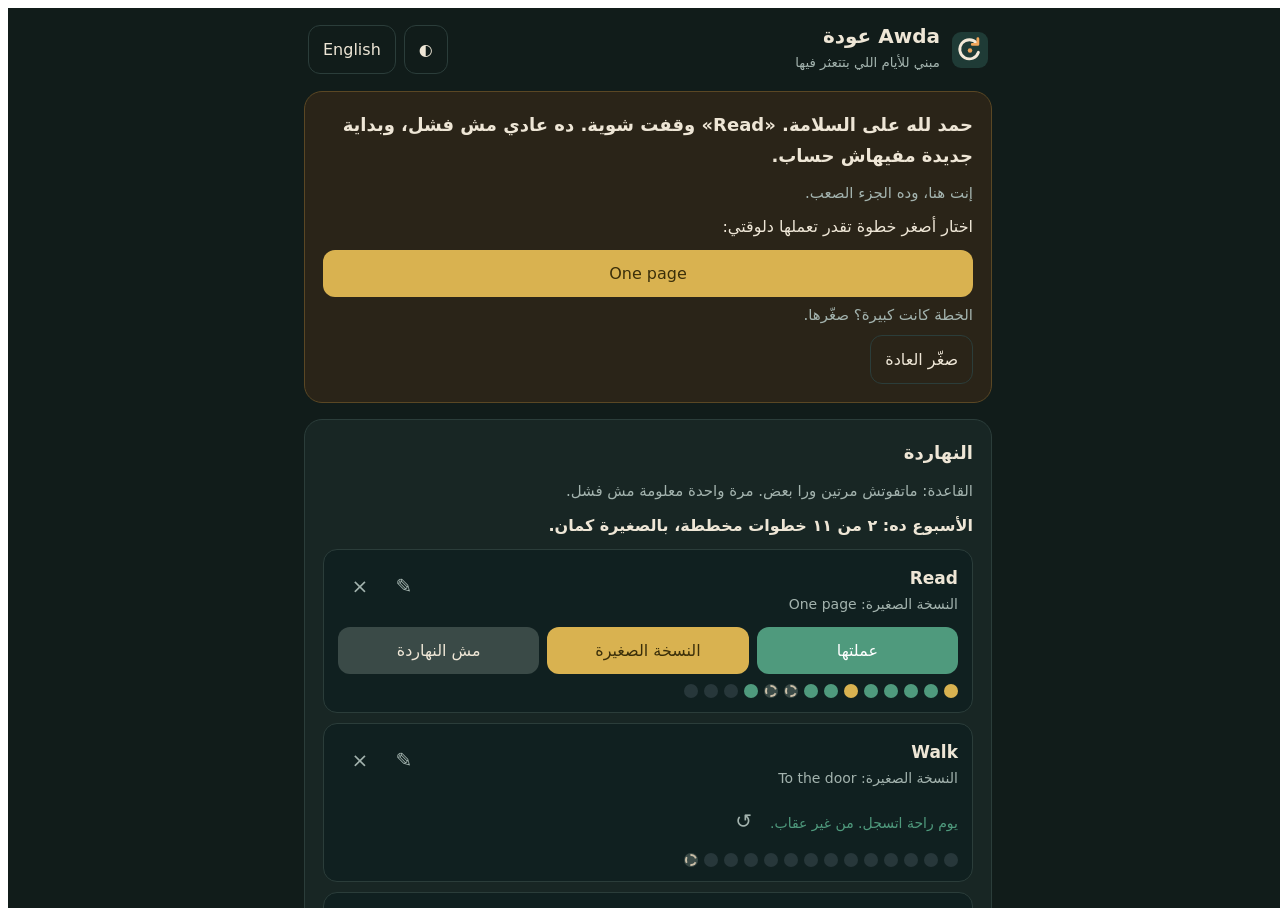
==== tests/flow.html @ 9a29ebed "Round 11: real click-through test harness (desktop+mobile x en+ar)" ====
<!doctype html><meta charset=utf-8><script>
const P=new URLSearchParams(location.search),LANG=P.get("lang")||"en",W=+(P.get("w")||390);
const a=n=>{const d=new Date();d.setDate(d.getDate()-n);return d.getFullYear()+"-"+String(d.getMonth()+1).padStart(2,"0")+"-"+String(d.getDate()).padStart(2,"0")};
const log={};[13,12,11,10,9,7,6,3].forEach(n=>log[a(n)]={s:"done"});log[a(8)]={s:"tiny"};log[a(5)]={s:"skip",why:"0"};log[a(4)]={s:"skip",why:"0"};
localStorage.setItem("awda.v1",JSON.stringify({lang:LANG,habits:[{name:"Read",tiny:"One page",created:a(20),log},{name:"Walk",tiny:"To the door",created:a(2),log:{}}]}));
</script><iframe id=f src="../docs/index.html" style="border:0;width:100vw;height:100vh"></iframe>
<script>
const R=[];const ok=(n,c)=>R.push((c?"PASS ":"FAIL ")+n);
f.onload=()=>{try{const d=f.contentDocument,w=f.contentWindow;const q=s=>d.querySelector(s);
ok("no horizontal overflow",d.documentElement.scrollWidth<=d.documentElement.clientWidth+1);
ok("lang "+LANG,d.documentElement.lang==LANG);
ok("return card shown",!q("#return").hidden);
ok("buttons >=44px",[...d.querySelectorAll(".acts button")].every(b=>b.getBoundingClientRect().height>=44));
q('[data-a=done][data-i2="1"]').click();let S=JSON.parse(localStorage.getItem("awda.v1"));ok("done logged",Object.values(S.habits[1].log).some(x=>x.s=="done"));
q('[data-undo]').click();q('[data-a=skip][data-i2="1"]').click();ok("why dialog opens",q("#sheet").open);q("[data-w='1']").click();S=JSON.parse(localStorage.getItem("awda.v1"));ok("reason saved",Object.values(S.habits[1].log).some(x=>x.why=="1"));
q("#name").value="Pray";q("#tiny").value="One minute";q("#form").requestSubmit();S=JSON.parse(localStorage.getItem("awda.v1"));ok("add habit",S.habits.length==3);
q('[data-edit="2"]').click();q("#en").value="Pray2";q("#ok").click();ok("edit habit",JSON.parse(localStorage.getItem("awda.v1")).habits[2].name=="Pray2");
q('[data-dot^="0|"]').click();ok("dot cycles",true);
q("#theme").click();ok("theme toggles",!!d.documentElement.dataset.theme);
q("#lang").click();ok("lang switches",d.documentElement.lang!=LANG);
ok("still no overflow after",d.documentElement.scrollWidth<=d.documentElement.clientWidth+1);
}catch(e){R.push("FAIL exception "+e)}document.title=R.join(" ; ")};
</script>
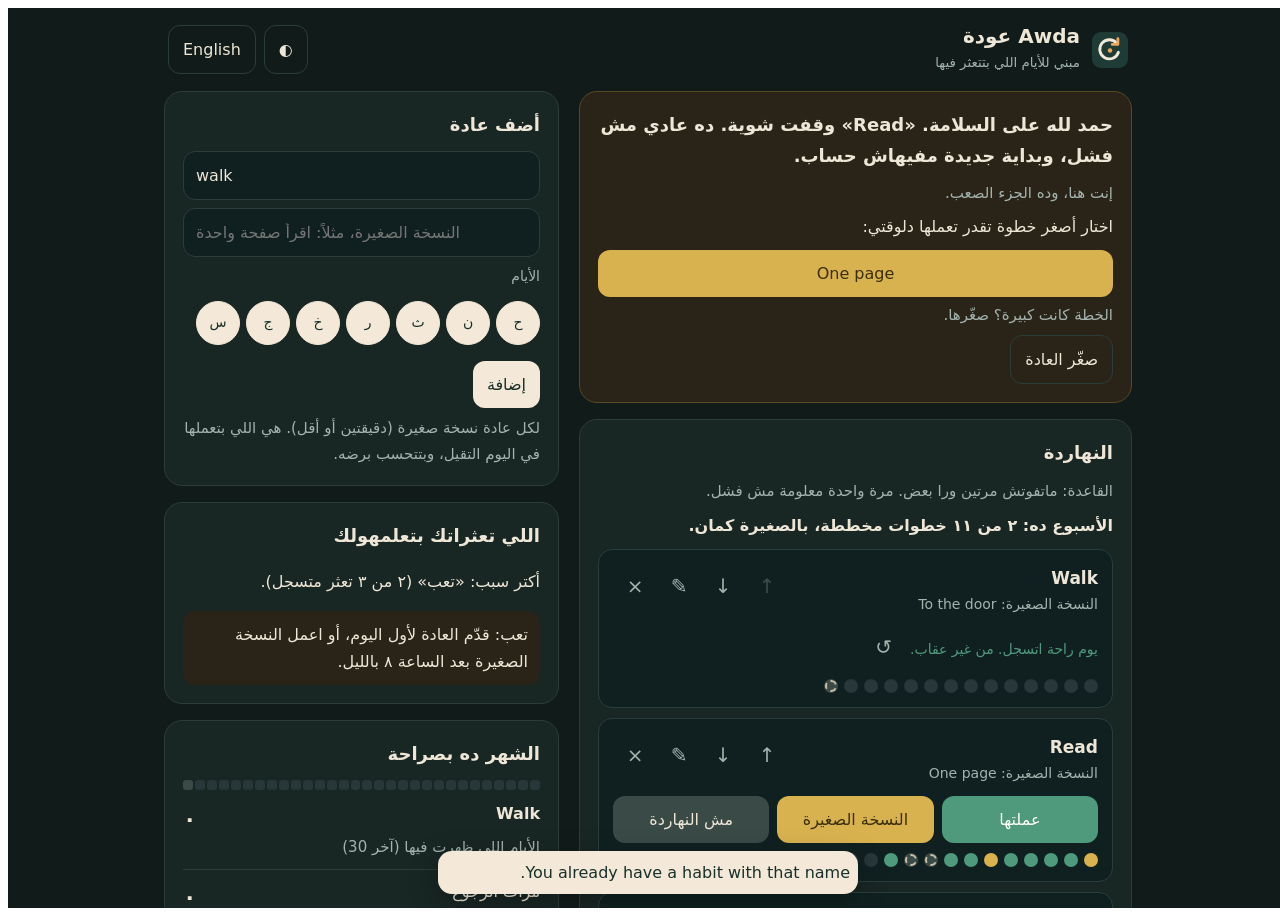
==== commit d28b3df1: "Round 23+24: 30-day heatmap per habit; tests for stats, reorder, duplicate guard" ====
--- a/tests/flow.html
+++ b/tests/flow.html
@@ -14,8 +14,12 @@
 q('[data-a=done][data-i2="1"]').click();let S=JSON.parse(localStorage.getItem("awda.v1"));ok("done logged",Object.values(S.habits[1].log).some(x=>x.s=="done"));
 q('[data-undo]').click();q('[data-a=skip][data-i2="1"]').click();ok("why dialog opens",q("#sheet").open);q("[data-w='1']").click();S=JSON.parse(localStorage.getItem("awda.v1"));ok("reason saved",Object.values(S.habits[1].log).some(x=>x.why=="1"));
 q("#name").value="Pray";q("#tiny").value="One minute";q("#form").requestSubmit();S=JSON.parse(localStorage.getItem("awda.v1"));ok("add habit",S.habits.length==3);
-q('[data-edit="2"]').click();q("#en").value="Pray2";q("#ok").click();ok("edit habit",JSON.parse(localStorage.getItem("awda.v1")).habits[2].name=="Pray2");
+q('[data-edit="2"]').click();q("#en").value="Pray2";q("#ok").click();ok("edit habit",JSON.parse(localStorage.getItem("awda.v1")).habits[2].name=="Pray2");q("#tu")&&0;
 q('[data-dot^="0|"]').click();ok("dot cycles",true);
+ok("stats: 9 days showed up",/[9٩]/.test(q("#stats .big").textContent));
+ok("heatmap 30 cells",d.querySelectorAll("#stats .heat")[0].children.length==30);
+q('[data-mv="1|-1"]').click();ok("reorder",JSON.parse(localStorage.getItem("awda.v1")).habits[0].name=="Walk");
+q("#name").value="walk";q("#form").requestSubmit();ok("duplicate blocked",JSON.parse(localStorage.getItem("awda.v1")).habits.length==3&&!q("#toast").hidden);
 q("#theme").click();ok("theme toggles",!!d.documentElement.dataset.theme);
 q("#lang").click();ok("lang switches",d.documentElement.lang!=LANG);
 ok("still no overflow after",d.documentElement.scrollWidth<=d.documentElement.clientWidth+1);
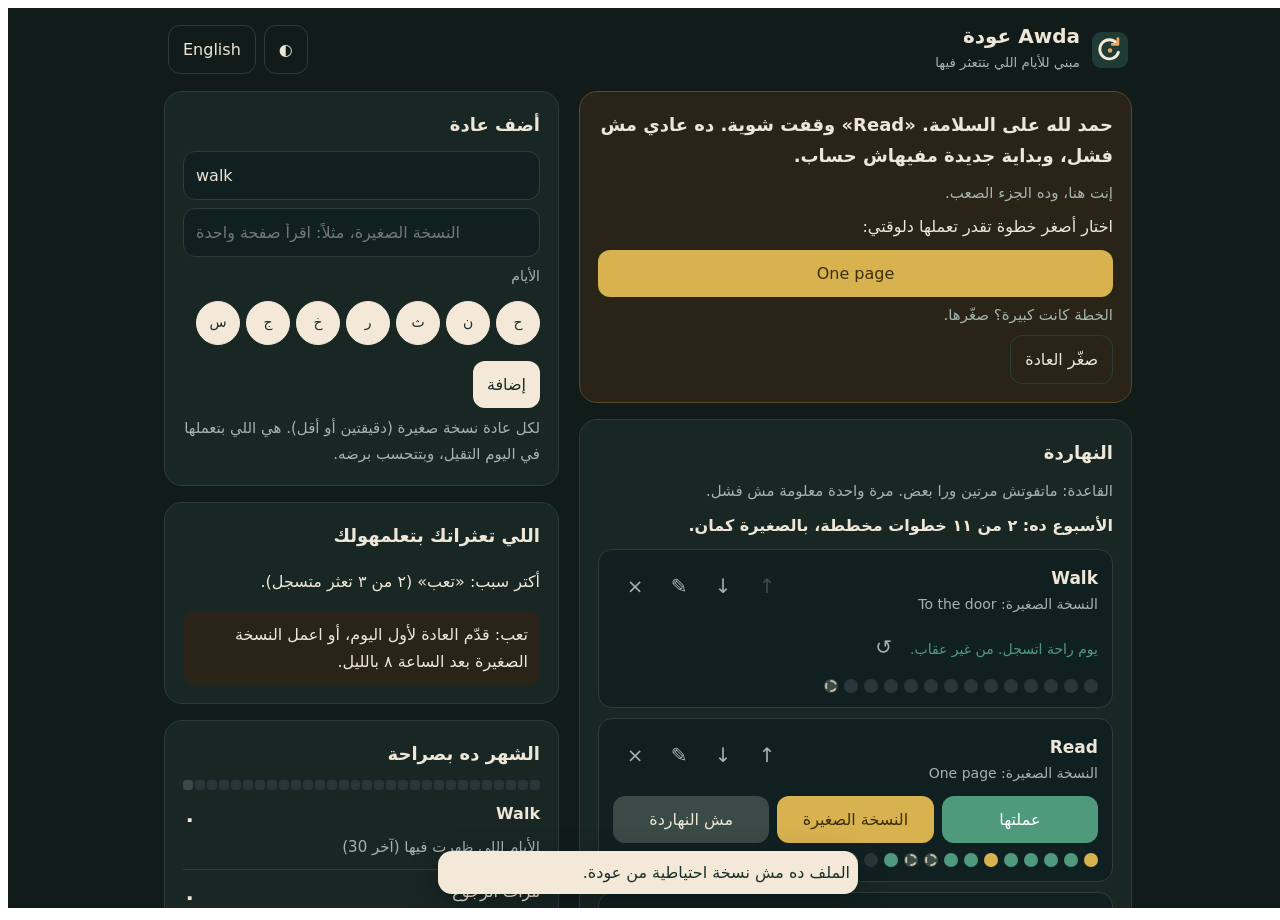
==== commit 7b6f6cab: "Round 25-27: localized weekday/date labels, undo and bad-import tests" ====
--- a/tests/flow.html
+++ b/tests/flow.html
@@ -20,6 +20,10 @@
 ok("heatmap 30 cells",d.querySelectorAll("#stats .heat")[0].children.length==30);
 q('[data-mv="1|-1"]').click();ok("reorder",JSON.parse(localStorage.getItem("awda.v1")).habits[0].name=="Walk");
 q("#name").value="walk";q("#form").requestSubmit();ok("duplicate blocked",JSON.parse(localStorage.getItem("awda.v1")).habits.length==3&&!q("#toast").hidden);
+q('[data-a=done][data-i2="0"]')&&0;
+{const hb=JSON.parse(localStorage.getItem("awda.v1")).habits.length;const bt=q("#today .habit [data-a=done]");if(bt){bt.click();ok("toast with undo after done",!q("#toast").hidden&&!!q("#tu"));q("#tu").click();ok("undo restores",!q("#toast")||q("#toast").hidden)}}
+ok("weekday chips labelled",[...d.querySelectorAll("#days input")].every(i=>i.getAttribute("aria-label")));
+{const bad=new w.File(["{\"x\":1}"],"x.json");const dt=new w.DataTransfer();dt.items.add(bad);const inp=q("#imp");inp.files=dt.files;inp.dispatchEvent(new w.Event("change"))}
 q("#theme").click();ok("theme toggles",!!d.documentElement.dataset.theme);
 q("#lang").click();ok("lang switches",d.documentElement.lang!=LANG);
 ok("still no overflow after",d.documentElement.scrollWidth<=d.documentElement.clientWidth+1);
